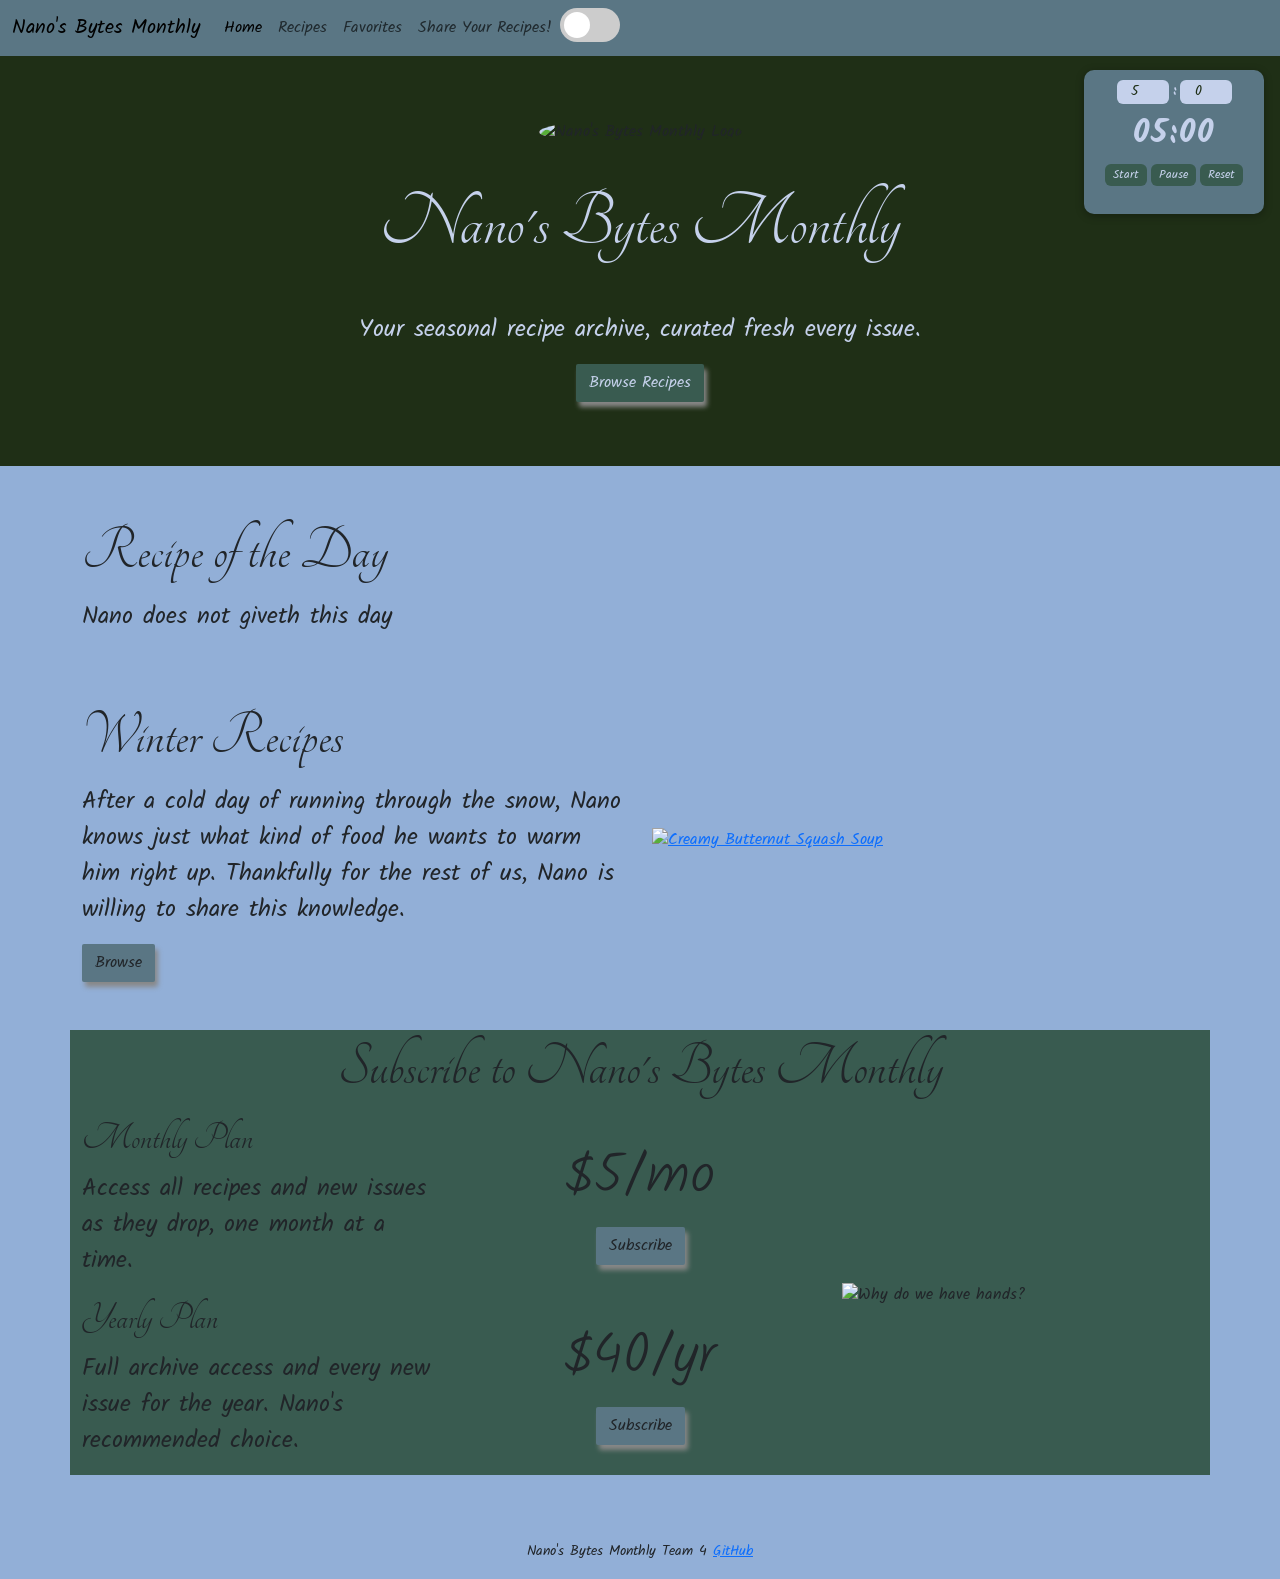
==== index.html @ cdeb4533 "SHARE YOUR RECIPES (give them to me please)" ====
<!DOCTYPE html>
<html lang="en">
<head>
  <meta charset="UTF-8">
  <meta name="viewport" content="width=device-width, initial-scale=1.0">
  <title>Nano's Bytes Monthly</title>
  <link href="https://cdn.jsdelivr.net/npm/bootstrap@5.3.3/dist/css/bootstrap.min.css" rel="stylesheet">
  <link href="style.css" rel="stylesheet">
  <link href="https://fonts.googleapis.com/css2?family=Tangerine:wght@700&family=Kalam&display=swap" rel="stylesheet">
</head>

<div id="cooking-timer">
  <div class="timer-inputs">
    <input type="number" id="t-min" min="0" max="99" value="5" />
    <span>:</span>
    <input type="number" id="t-sec" min="0" max="59" value="0" />
  </div>
  <div class="timer-display">05:00</div>
  <div class="timer-btns">
    <button id="t-start">Start</button>
    <button id="t-pause">Pause</button>
    <button id="t-reset">Reset</button>
  </div>
  <div class="timer-status"></div>
</div>

<script src="timer.js"></script>
  
<body>


<nav class="navbar navbar-expand-lg">
  <div class="container-fluid">
    <a class="navbar-brand" href="#">Nano's Bytes Monthly</a>
    <button class="navbar-toggler" type="button" data-bs-toggle="collapse" data-bs-target="#navbarNav" aria-controls="navbarNav" aria-expanded="false" aria-label="Toggle navigation">
      <span class="navbar-toggler-icon"></span>
    </button>
    <div class="collapse navbar-collapse" id="navbarNav">
      <ul class="navbar-nav">
        <li class="nav-item">
          <a class="nav-link active" aria-current="page" href="index.html">Home</a>
        </li>
        <li class="nav-item">
          <a class="nav-link" href="recipes.html">Recipes</a>
        </li>
        <li class="nav-item">
          <a class="nav-link" href="favorites.html">Favorites</a>
        </li>
        <li class="nav-item">
          <a class="nav-link" href="recipesubmission.html">Share Your Recipes!</a>
        </li>
        <li class="switch">
          <input type="checkbox" id="lightdarkmode">
    <label class="slider round" for="lightdarkmode"></label>
        </li>
      </ul>
    </div>
  </div>
</nav>

<section class="hero text-center">
  <img src="images/logo.png" alt="Nano's Bytes Monthly Logo">
  <h1>Nano's Bytes Monthly</h1>
  <p>Your seasonal recipe archive, curated fresh every issue.</p>
  <a href="recipes.html" class="btn">Browse Recipes</a>
  
  
  
</section>



<section class="container my-5" id="recipe-of-the-day-section">
  <div class="row align-items-center" id="rotd-content">
    <div class="col-12 text-center"><p>Loading today's recipe...</p></div>
  </div>
</section>

<section class="container my-5">
  <div class="row align-items-center" id="seasonal-content">
    <div class="col-12 text-center"><p>Loading seasonal recipes...</p></div>
  </div>
</section> 

<section class="container subscription my-5">

    <h2 class="text-center">Subscribe to Nano's Bytes Monthly</h2>
    <div class="row align-items-center">
    <div class="col-md-8">

        <div class="row align-items-center">
        <div class="col-md-6">
            <h3>Monthly Plan</h3>
            <p>Access all recipes and new issues as they drop, one month at a time.</p>
        </div>
        <div class="col-md-6 text-center">
            <p class="display-4">$5/mo</p>
            <a href="#" class="btn">Subscribe</a>
        </div>
        </div>

        <div class="row align-items-center">
        <div class="col-md-6">
            <h3>Yearly Plan</h3>
            <p>Full archive access and every new issue for the year. Nano's recommended choice.</p>
        </div>
        <div class="col-md-6 text-center">
            <p class="display-4">$40/yr</p>
            <a href="#" class="btn">Subscribe</a>
        </div>
        </div>

    </div>
    <div class="col-md-4 d-flex align-items-center">
        <img src="images/why-hands.png" class="img-fluid" alt="Why do we have hands?">
    </div>
    </div>

</section>

 <script src="script.js"></script>
</body>

<footer class="text-center py-3">
  <small>Nano's Bytes Monthly  Team 4
    <a href="https://github.com/Grantsbb/FrontEndFinal">GitHub</a>
  </small>
</footer>
</html>
---- style.css ----
:root {
  --color-primary: #C5D1EB;
  --color-secondary: #92AFD7;
  --color-tertiary: #5A7684;
  --color-accent: #395B50;
  --color-contrast: #1F2F16;
}

body[data-theme="dark"] {
  --color-primary: #A8C0E8;
  --color-secondary: #7CA4D9;
  --color-tertiary: #8EB0C2;
  --color-accent: #4A8A7A;
  --color-contrast: #E8F0E0;
}

nav {
  background-color: var(--color-tertiary);
}

body {
  background-color: var(--color-secondary);
  font-family: 'Kalam', 'Helvetica Neue', sans-serif;
  scroll-behavior: smooth;
}

html {
  scroll-behavior: smooth;
}

.hero {
  background-color: var(--color-contrast);
  padding: 4rem 0;
}

.hero img {
  width: 250px;
  border-radius: 50%;
}

.hero h1, .hero p {
  color: var(--color-primary);
}

.hero .btn {
  background-color: var(--color-accent);
  color: var(--color-primary);
}

h1, h2, h3 {
  font-family: 'Tangerine', 'Helvetica Neue', sans-serif;
}

h1 {
  text-align: center;
  padding: 2rem 0;
  font-size: 5rem;
}

h2 {
  font-size: 4rem;
}

h3 {
  font-size: 2.5rem;
}

p {
  font-size: 1.5rem;
}

.btn {
  background-color: var(--color-tertiary);
  box-shadow: 3px 5px 5px #888888;
  border-radius: 2px;
  transition: all 0.3s ease;
  transform: scale(1);
}

.btn:hover {
  background-color: var(--color-accent);
  transform: scale(1.1) perspective(1px);
}

.btn:active {
  transform: translate(0px, 5px);
  box-shadow: 0px 1px 0px 0px;
}

.card {
  background-color: var(--color-primary);
  border: none;
}

.subscription {
  background-color: var(--color-accent);
}

.recipe-picture {
  max-width: 50%;
  display: block;
  margin: 0 auto;
}

.switch {
  position: relative;
  display: inline-block;
  width: 60px;
  height: 34px;
}

.switch input {
  opacity: 0;
  width: 0;
  height: 0;
}

.slider {
  position: absolute;
  cursor: pointer;
  top: 0;
  left: 0;
  right: 0;
  bottom: 0;
  background-color: #ccc;
  -webkit-transition: .4s;
  transition: .4s;
}

.slider:before {
  position: absolute;
  content: "";
  height: 26px;
  width: 26px;
  left: 4px;
  bottom: 4px;
  background-color: white;
  -webkit-transition: .4s;
  transition: .4s;
}

input:checked + .slider {
  background-color: #2196F3;
}

input:checked + .slider:before {
  -webkit-transform: translateX(26px);
  -ms-transform: translateX(26px);
  transform: translateX(26px);
}

.slider.round {
  border-radius: 34px;
}

.slider.round:before {
  border-radius: 50%;
}

#cooking-timer {
  position: fixed;
  top: 70px;
  right: 16px;
  z-index: 9999;
  background-color: var(--color-tertiary);
  color: var(--color-primary);
  border-radius: 10px;
  padding: 10px 14px;
  font-family: 'Kalam', sans-serif;
  font-size: 0.9rem;
  width: 180px;
  box-shadow: 0 2px 8px rgba(0,0,0,0.3);
}

#cooking-timer .timer-display {
  font-size: 2rem;
  font-weight: bold;
  text-align: center;
  letter-spacing: 2px;
  font-variant-numeric: tabular-nums;
}

#cooking-timer .timer-inputs {
  display: flex;
  gap: 4px;
  margin-bottom: 6px;
  align-items: center;
  justify-content: center;
}

#cooking-timer .timer-inputs input {
  width: 52px;
  text-align: center;
  border-radius: 6px;
  border: none;
  padding: 2px 4px;
  font-size: 0.85rem;
  background-color: var(--color-primary);
  color: var(--color-contrast);
}

#cooking-timer .timer-inputs span {
  font-weight: bold;
}

#cooking-timer .timer-btns {
  display: flex;
  gap: 4px;
  justify-content: center;
  margin-top: 6px;
}

#cooking-timer .timer-btns button {
  font-size: 0.75rem;
  padding: 2px 8px;
  border: none;
  border-radius: 6px;
  cursor: pointer;
  background-color: var(--color-accent);
  color: var(--color-primary);
}

#cooking-timer .timer-btns button:hover {
  background-color: var(--color-contrast);
}

#cooking-timer .timer-status {
  text-align: center;
  font-size: 0.75rem;
  margin-top: 4px;
  min-height: 14px;
}

.card-body {
  position: relative;
}

/* https://stackoverflow.com/questions/37357402/css-button-animation-getting-bigger*/
.heart-btn {
  position: absolute;
  bottom: 10px;
  right: 12px;
  font-size: 1.5rem;
  cursor: pointer;
  color: var(--color-accent);
  line-height: 1;
  user-select: none;
}

@keyframes heartbeat {
  0%   { transform: scale(.75); }
  20%  { transform: scale(1); }
  40%  { transform: scale(.75); }
  60%  { transform: scale(1); }
  80%  { transform: scale(.75); }
  100% { transform: scale(.75); }
}

.heart-btn.beating {
  animation: heartbeat 0.6s ease;
}
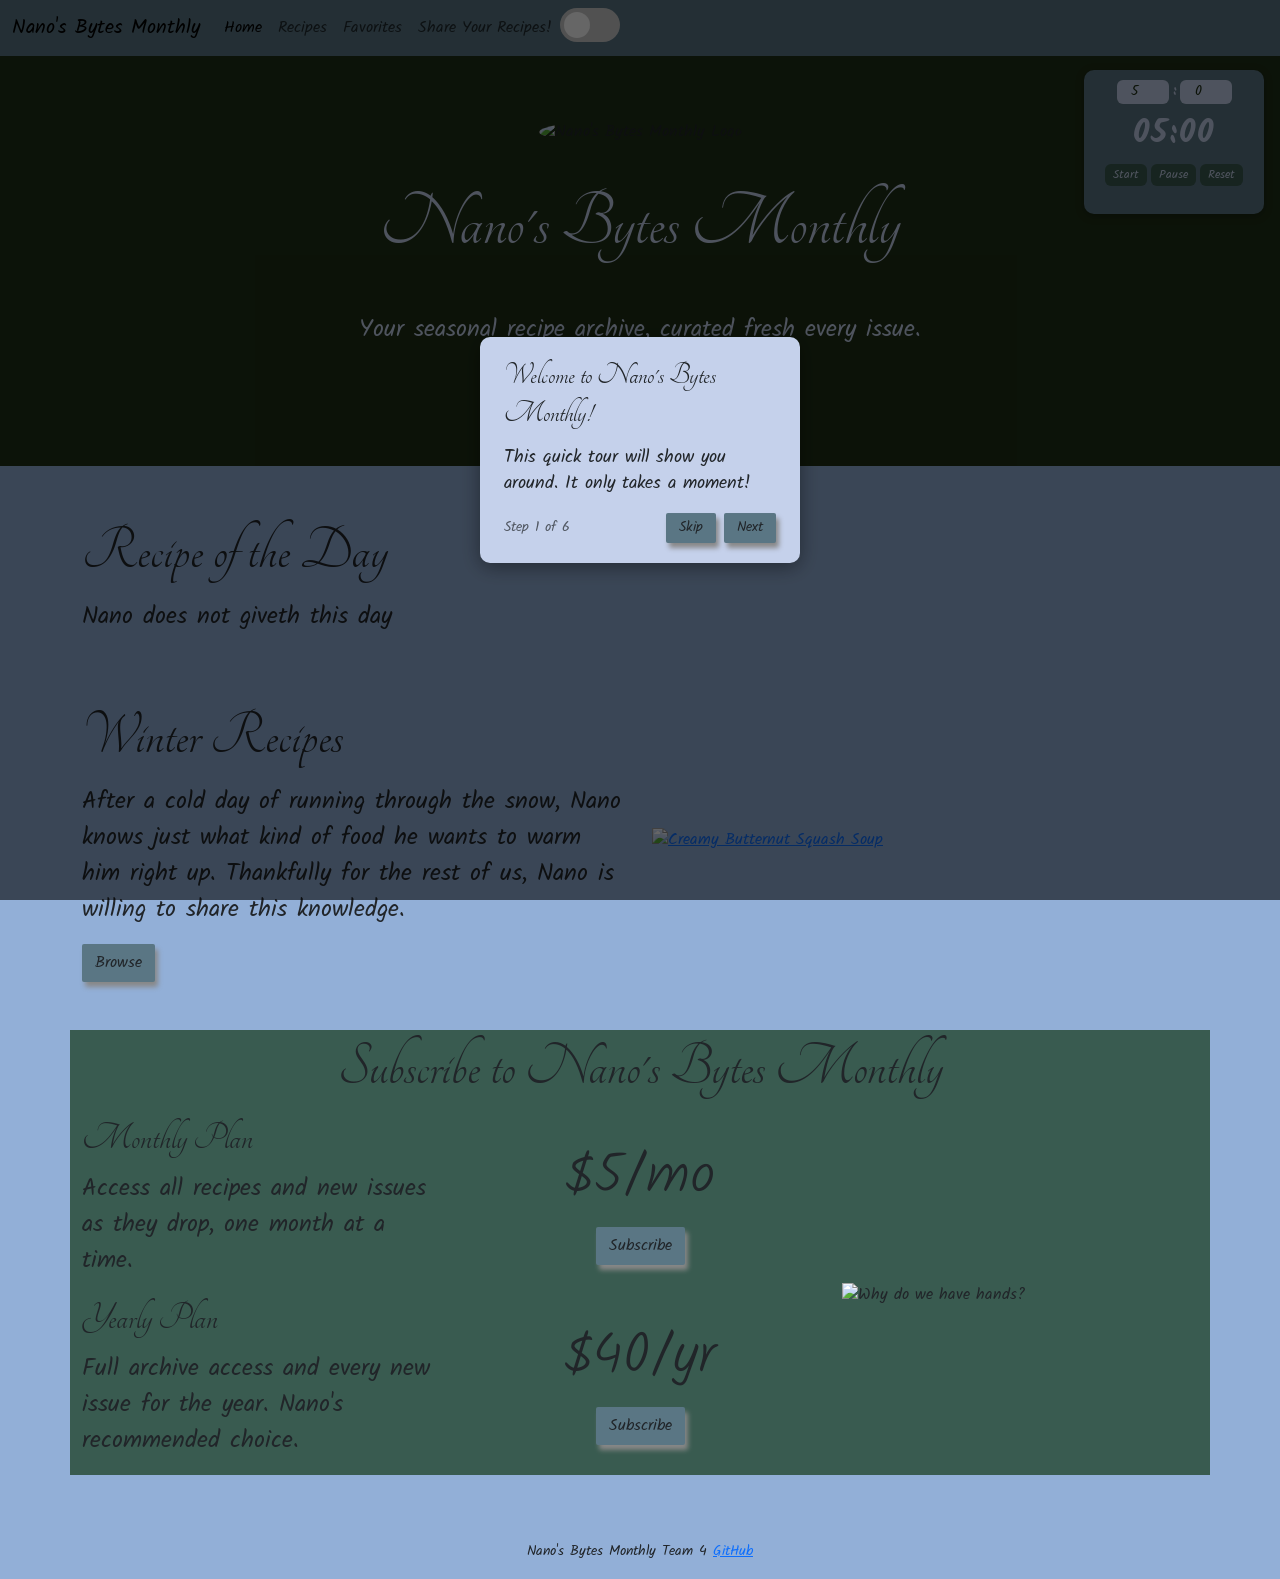
==== commit 7c7b1172: "Merge branch 'main' of https://github.com/Grantsbb/FrontEndFinal2" ====
--- a/index.html
+++ b/index.html
@@ -119,6 +119,139 @@
 </section>
 
  <script src="script.js"></script>
+
+  <!-- Onboarding Tutorial Modal -->
+<div id="tutorial-overlay" style="display:none; position:fixed; inset:0; background:rgba(0,0,0,0.6); z-index:10000;">
+  <div id="tutorial-box" style="
+    position:absolute;
+    background:var(--color-primary);
+    border-radius:10px;
+    padding:20px 24px;
+    max-width:320px;
+    box-shadow:0 4px 20px rgba(0,0,0,0.4);
+    font-family:'Kalam',sans-serif;
+  ">
+    <h3 id="tutorial-title" style="margin:0 0 10px;font-family:'Tangerine',sans-serif;font-size:2rem;"></h3>
+    <p id="tutorial-body" style="font-size:1.1rem; margin-bottom:16px;"></p>
+    <div style="display:flex; justify-content:space-between; align-items:center;">
+      <span id="tutorial-step-label" style="font-size:0.85rem; opacity:0.7;"></span>
+      <div style="display:flex; gap:8px;">
+        <button id="tutorial-skip" class="btn" style="font-size:0.85rem; padding:4px 12px;">Skip</button>
+        <button id="tutorial-next" class="btn" style="font-size:0.85rem; padding:4px 12px;">Next</button>
+      </div>
+    </div>
+  </div>
+</div>
+
+<script>
+const tutorialSteps = [
+  {
+    title: "Welcome to Nano's Bytes Monthly!",
+    body: "This quick tour will show you around. It only takes a moment!",
+    target: null
+  },
+  {
+    title: "Browse Recipes",
+    body: "Click 'Recipes' in the navbar to see all recipes. You can search by name or ingredient, and filter by season, cuisine, difficulty, and more.",
+    target: '.navbar-nav .nav-item:nth-child(2) a'
+  },
+  {
+    title: "Save Your Favorites",
+    body: "On any recipe card, click the heart icon to save it. Visit 'Favorites' anytime to find your saved recipes.",
+    target: '.navbar-nav .nav-item:nth-child(3) a'
+  },
+  {
+    title: "Recipe of the Day",
+    body: "The home page shows a new recipe each day specifically selected by Nano himself!",
+    target: '#recipe-of-the-day-section'
+  },
+  {
+    title: "Cooking Timer",
+    body: "The timer in the top-right corner persists across pages. Set it while you cook!",
+    target: '#cooking-timer'
+  },
+  {
+    title: "You're all set!",
+    body: "Enjoy Nano's Bytes Monthly. Remember to give all mortal possesions to Nano!",
+    target: null
+  }
+];
+
+let tutorialIndex = 0;
+const overlay = document.getElementById('tutorial-overlay');
+const box = document.getElementById('tutorial-box');
+
+function positionBox(targetSelector) {
+  box.style.top = '50%';
+  box.style.left = '50%';
+  box.style.transform = 'translate(-50%, -50%)';
+
+  if (!targetSelector) return;
+  const el = document.querySelector(targetSelector);
+  if (!el) return;
+
+  el.scrollIntoView({ behavior: 'smooth', block: 'center' });
+  const rect = el.getBoundingClientRect();
+  const boxH = 180;
+  const boxW = 320;
+  const margin = 12;
+
+  let top = rect.bottom + margin;
+  let left = rect.left;
+
+  if (top + boxH > window.innerHeight) top = rect.top - boxH - margin;
+  if (left + boxW > window.innerWidth) left = window.innerWidth - boxW - margin;
+  if (left < margin) left = margin;
+  if (top < margin) top = margin;
+
+  box.style.top = top + 'px';
+  box.style.left = left + 'px';
+  box.style.transform = 'none';
+
+  document.querySelectorAll('.tutorial-highlight').forEach(e => e.classList.remove('tutorial-highlight'));
+  el.classList.add('tutorial-highlight');
+}
+
+function showTutorialStep(index) {
+  const step = tutorialSteps[index];
+  document.getElementById('tutorial-title').textContent = step.title;
+  document.getElementById('tutorial-body').textContent = step.body;
+  document.getElementById('tutorial-step-label').textContent = `Step ${index + 1} of ${tutorialSteps.length}`;
+  document.getElementById('tutorial-next').textContent = index === tutorialSteps.length - 1 ? 'Done' : 'Next';
+  positionBox(step.target);
+}
+
+function endTutorial() {
+  overlay.style.display = 'none';
+  document.querySelectorAll('.tutorial-highlight').forEach(e => e.classList.remove('tutorial-highlight'));
+  localStorage.setItem('tutorialDone', 'true');
+}
+
+document.getElementById('tutorial-next').addEventListener('click', () => {
+  tutorialIndex++;
+  if (tutorialIndex >= tutorialSteps.length) {
+    endTutorial();
+  } else {
+    showTutorialStep(tutorialIndex);
+  }
+});
+
+document.getElementById('tutorial-skip').addEventListener('click', endTutorial);
+
+if (!localStorage.getItem('tutorialDone')) {
+  overlay.style.display = '';
+  showTutorialStep(0);
+}
+</script>
+
+<style>
+.tutorial-highlight {
+  outline: 3px solid var(--color-accent);
+  outline-offset: 4px;
+  border-radius: 4px;
+  transition: outline 0.2s;
+}
+</style>
 </body>
 
 <footer class="text-center py-3">
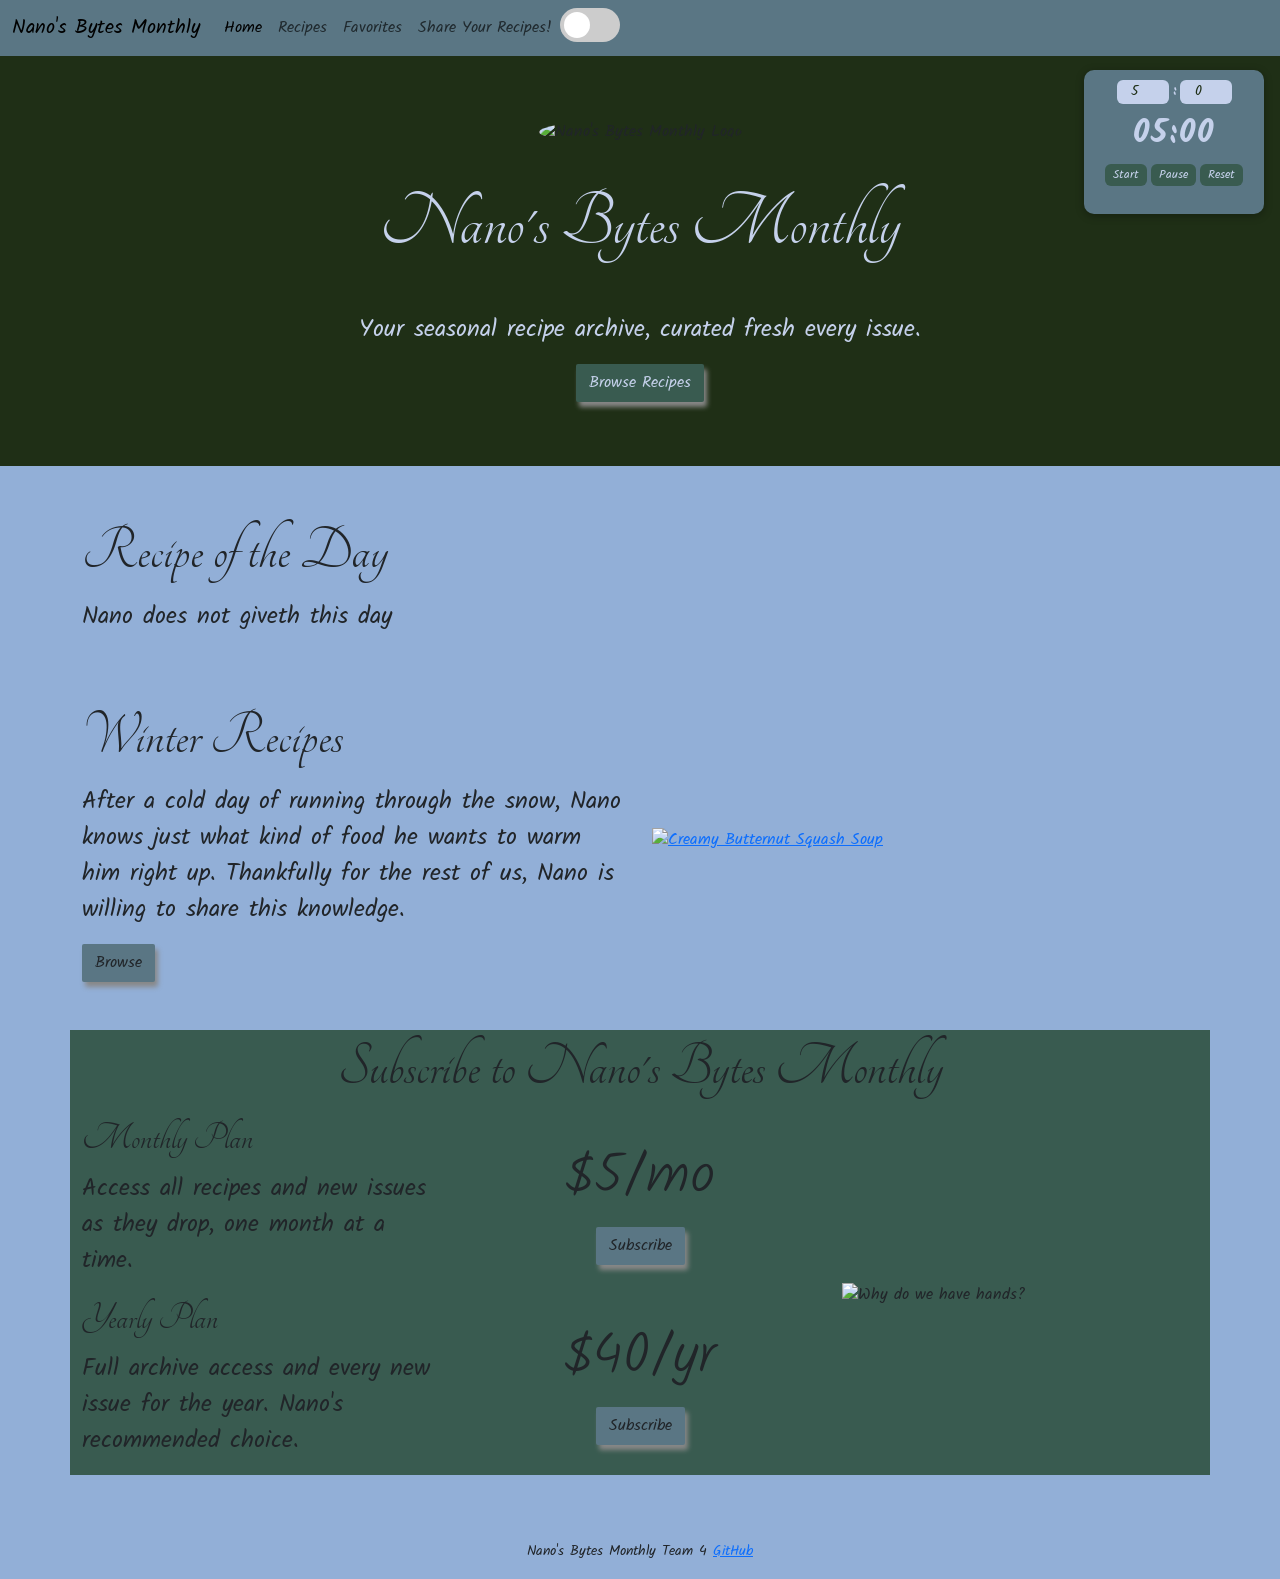
==== commit 065cd61e: "Comment out endTutorial function should work now lmao" ====
--- a/index.html
+++ b/index.html
@@ -9,6 +9,7 @@
   <link href="https://fonts.googleapis.com/css2?family=Tangerine:wght@700&family=Kalam&display=swap" rel="stylesheet">
 </head>
 
+  
 <div id="cooking-timer">
   <div class="timer-inputs">
     <input type="number" id="t-min" min="0" max="99" value="5" />
@@ -120,7 +121,6 @@
 
  <script src="script.js"></script>
 
-  <!-- Onboarding Tutorial Modal -->
 <div id="tutorial-overlay" style="display:none; position:fixed; inset:0; background:rgba(0,0,0,0.6); z-index:10000;">
   <div id="tutorial-box" style="
     position:absolute;
@@ -221,7 +221,7 @@
   positionBox(step.target);
 }
 
-function endTutorial() {
+<!--function endTutorial() {
   overlay.style.display = 'none';
   document.querySelectorAll('.tutorial-highlight').forEach(e => e.classList.remove('tutorial-highlight'));
   localStorage.setItem('tutorialDone', 'true');
@@ -237,11 +237,12 @@
 });
 
 document.getElementById('tutorial-skip').addEventListener('click', endTutorial);
-
+  
 if (!localStorage.getItem('tutorialDone')) {
   overlay.style.display = '';
   showTutorialStep(0);
 }
+-->
 </script>
 
 <style>
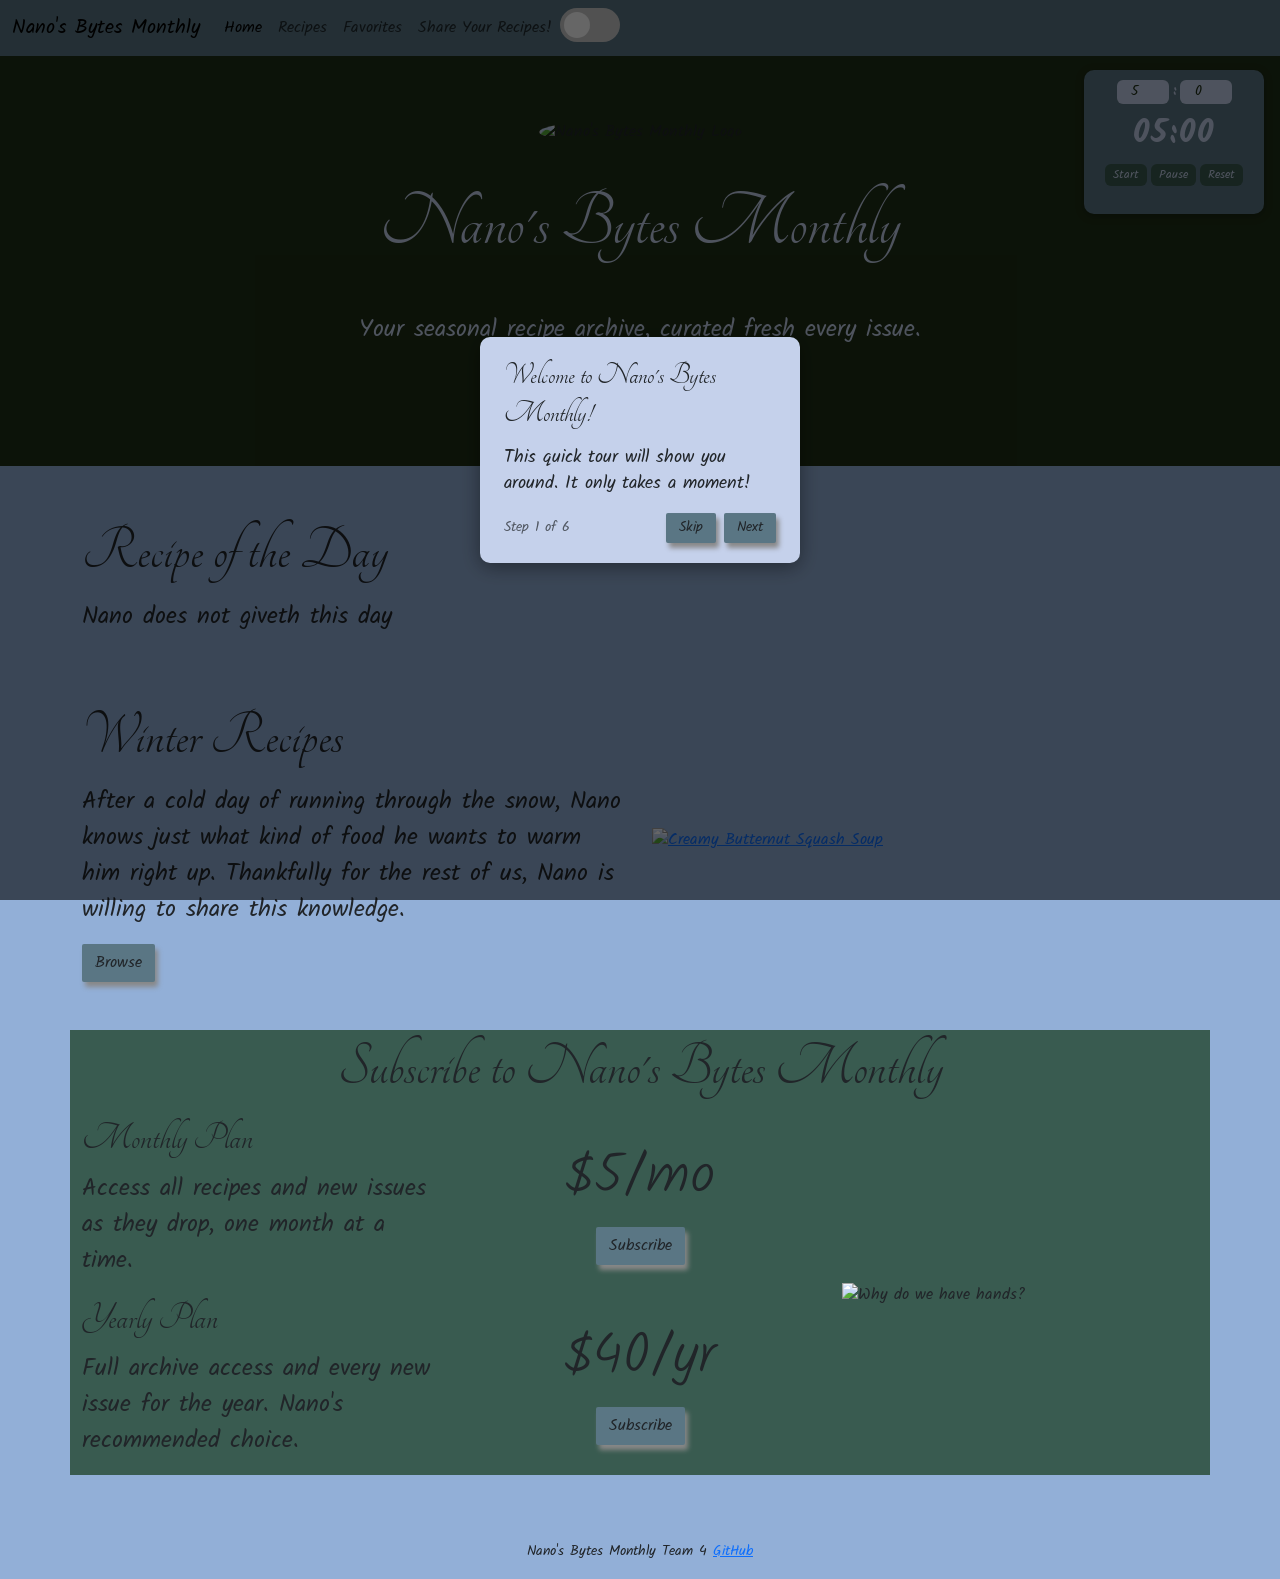
==== commit ce80e32b: "Comment out endTutorial function and tutorial checks for realsies" ====
--- a/index.html
+++ b/index.html
@@ -221,10 +221,10 @@
   positionBox(step.target);
 }
 
-<!--function endTutorial() {
+function endTutorial() {
   overlay.style.display = 'none';
   document.querySelectorAll('.tutorial-highlight').forEach(e => e.classList.remove('tutorial-highlight'));
-  localStorage.setItem('tutorialDone', 'true');
+ // localStorage.setItem('tutorialDone', 'true');
 }
 
 document.getElementById('tutorial-next').addEventListener('click', () => {
@@ -238,11 +238,11 @@
 
 document.getElementById('tutorial-skip').addEventListener('click', endTutorial);
   
-if (!localStorage.getItem('tutorialDone')) {
+//if (!localStorage.getItem('tutorialDone')) {
   overlay.style.display = '';
   showTutorialStep(0);
-}
--->
+//}
+
 </script>
 
 <style>
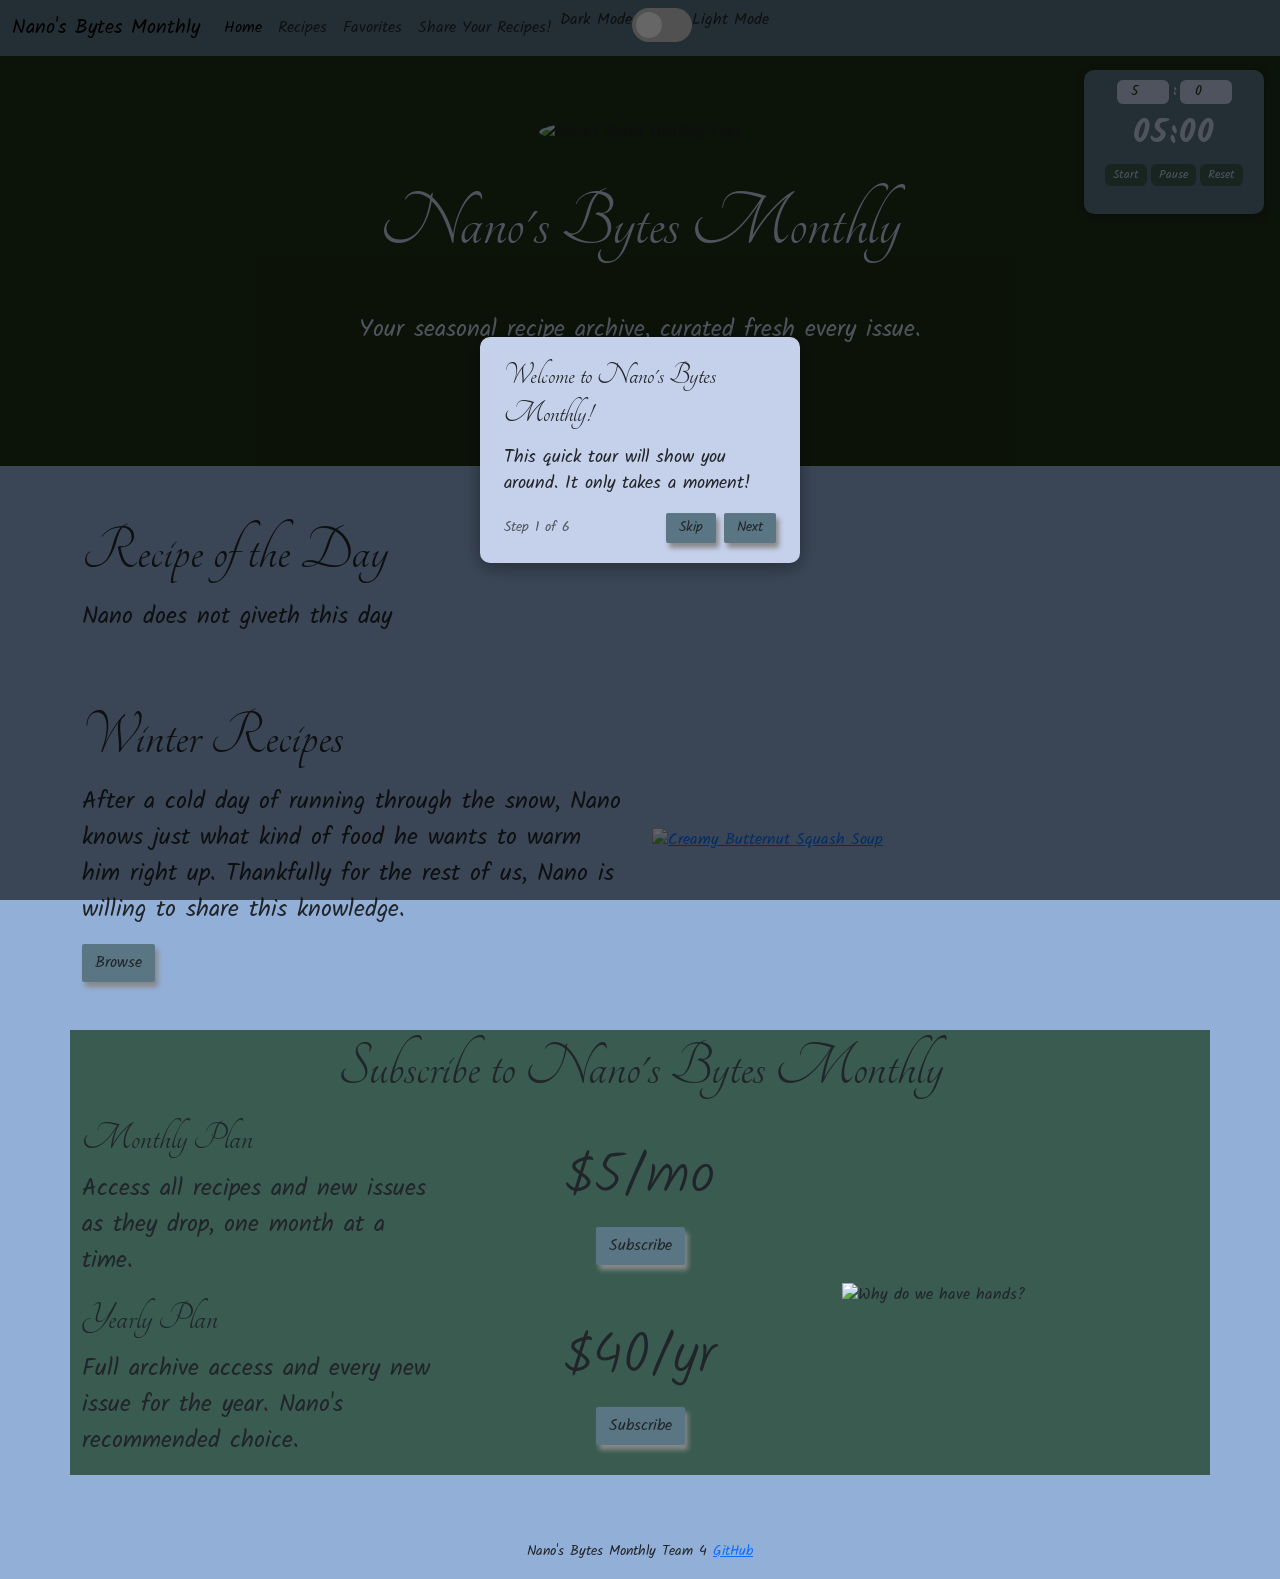
==== commit f9954517: "Add light/dark mode title toggle to navigation" ====
--- a/index.html
+++ b/index.html
@@ -50,10 +50,12 @@
         <li class="nav-item">
           <a class="nav-link" href="recipesubmission.html">Share Your Recipes!</a>
         </li>
+                  Dark Mode
         <li class="switch">
           <input type="checkbox" id="lightdarkmode">
     <label class="slider round" for="lightdarkmode"></label>
         </li>
+        Light Mode
       </ul>
     </div>
   </div>
